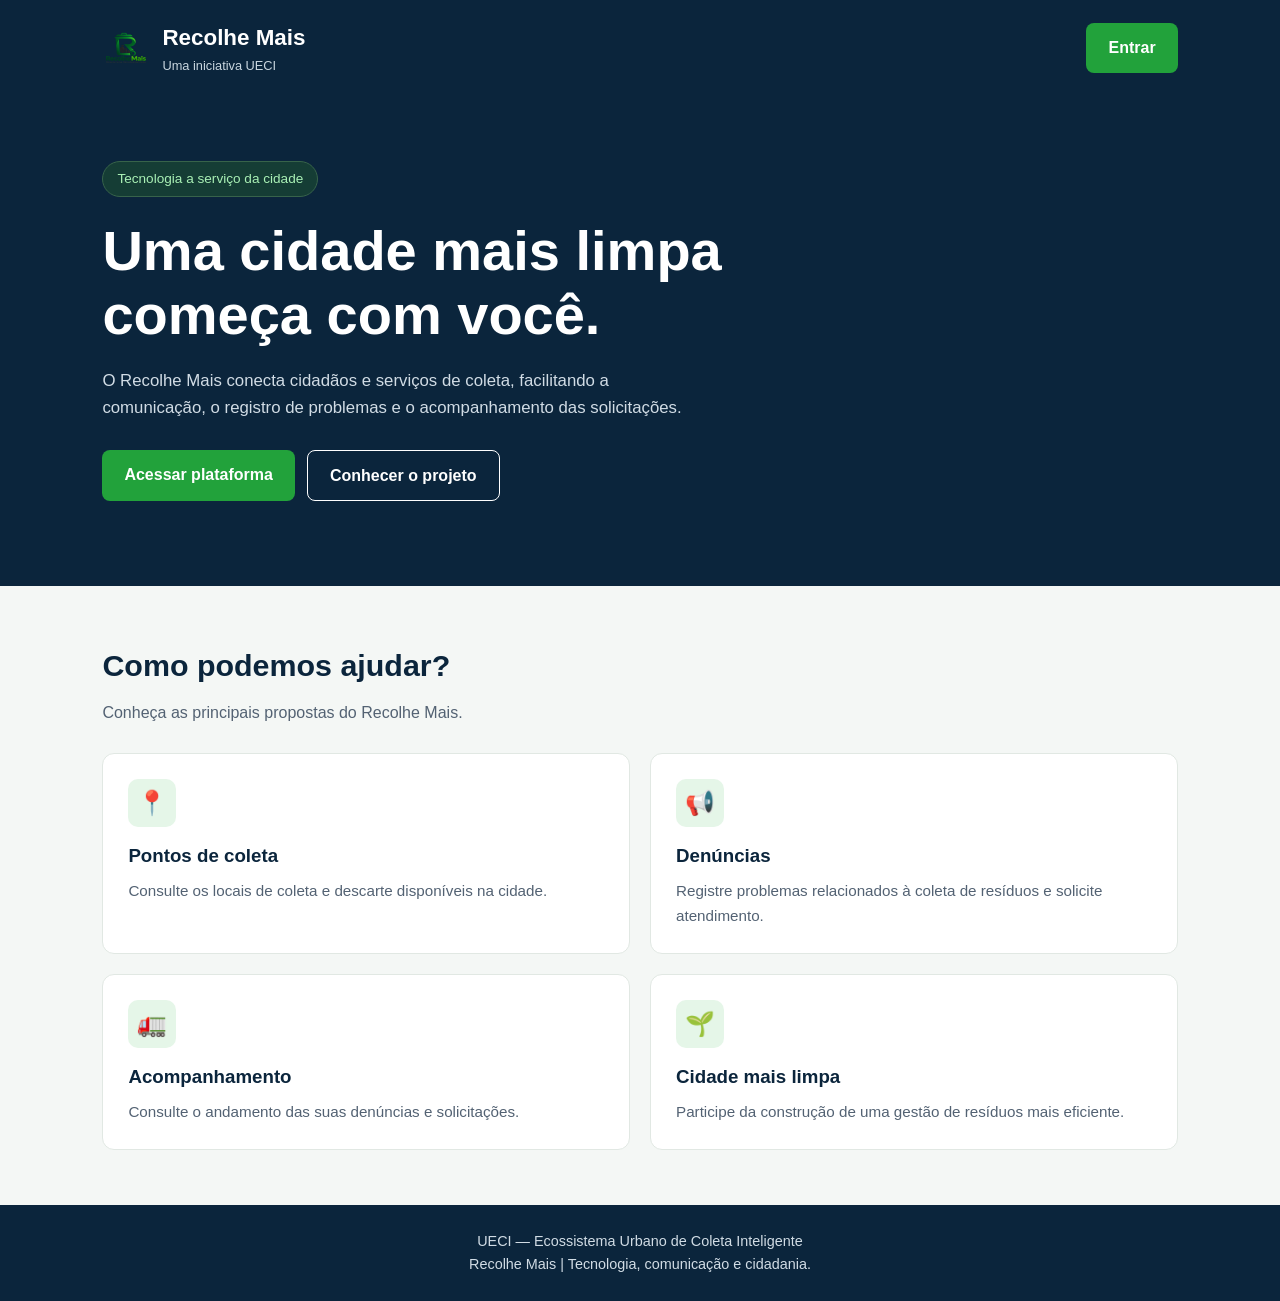
==== index.html @ 387a7d43 "Refactor index.html with new layout and styles Updated the HTML structure and added styling for the " ====
<!DOCTYPE html>
<html lang="pt-BR">
<head>
  <meta charset="UTF-8">
  <meta name="viewport" content="width=device-width, initial-scale=1.0">

  <title>Recolhe Mais | UECI</title>

  <style>
    :root {
      --verde: #22A23B;
      --azul: #0B253C;
      --branco: #FFFFFF;
      --fundo: #F4F7F5;
      --texto: #263746;
    }

    * {
      margin: 0;
      padding: 0;
      box-sizing: border-box;
    }

    html {
      scroll-behavior: smooth;
    }

    body {
      font-family: Arial, Helvetica, sans-serif;
      background: var(--fundo);
      color: var(--texto);
      line-height: 1.6;
    }

    a {
      text-decoration: none;
    }

    .cabecalho {
      background: var(--azul);
      color: var(--branco);
      padding: 20px 8%;
      display: flex;
      justify-content: space-between;
      align-items: center;
      gap: 20px;
      flex-wrap: wrap;
    }

    .marca {
      display: flex;
      align-items: center;
      gap: 12px;
    }

    .marca img {
      width: 48px;
      height: 48px;
      object-fit: contain;
    }

    .marca h1 {
      font-size: 1.4rem;
    }

    .marca p {
      color: #C9D6DF;
      font-size: 0.8rem;
    }

    .botao {
      display: inline-block;
      padding: 12px 22px;
      border-radius: 8px;
      font-weight: bold;
      transition: 0.2s;
    }

    .botao:hover {
      transform: translateY(-2px);
      filter: brightness(1.08);
    }

    .botao-verde {
      background: var(--verde);
      color: var(--branco);
    }

    .botao-claro {
      border: 1px solid #FFFFFF;
      color: var(--branco);
    }

    .hero {
      background: var(--azul);
      color: var(--branco);
      padding: 65px 8% 85px;
    }

    .hero-conteudo {
      max-width: 760px;
    }

    .etiqueta {
      display: inline-block;
      color: #A9F0B5;
      border: 1px solid #37634A;
      background: #153D35;
      border-radius: 30px;
      padding: 6px 14px;
      font-size: 0.85rem;
      margin-bottom: 22px;
    }

    .hero h2 {
      font-size: clamp(2rem, 5vw, 3.5rem);
      line-height: 1.15;
      margin-bottom: 20px;
    }

    .hero p {
      color: #D1DCE5;
      max-width: 600px;
      margin-bottom: 28px;
      font-size: 1.05rem;
    }

    .acoes {
      display: flex;
      gap: 12px;
      flex-wrap: wrap;
    }

    .servicos {
      padding: 55px 8%;
    }

    .servicos h2 {
      color: var(--azul);
      font-size: 1.9rem;
      margin-bottom: 10px;
    }

    .descricao {
      margin-bottom: 28px;
      color: #536273;
    }

    .grade {
      display: grid;
      grid-template-columns: repeat(2, minmax(0, 1fr));
      gap: 20px;
    }

    .cartao {
      background: var(--branco);
      border-radius: 12px;
      padding: 25px;
      border: 1px solid #E1E8E3;
      transition: 0.2s;
    }

    .cartao:hover {
      transform: translateY(-4px);
      border-color: var(--verde);
    }

    .icone {
      display: inline-flex;
      align-items: center;
      justify-content: center;
      background: #E5F6E8;
      color: var(--verde);
      border-radius: 10px;
      width: 48px;
      height: 48px;
      font-size: 1.5rem;
      margin-bottom: 14px;
    }

    .cartao h3 {
      color: var(--azul);
      margin-bottom: 8px;
    }

    .cartao p {
      color: #536273;
      font-size: 0.95rem;
    }

    .rodape {
      background: var(--azul);
      color: #D1DCE5;
      text-align: center;
      padding: 25px 8%;
      font-size: 0.9rem;
    }

    @media (max-width: 600px) {
      .cabecalho {
        padding: 18px 5%;
      }

      .cabecalho > .botao {
        width: 100%;
        text-align: center;
      }

      .hero {
        padding: 50px 5% 65px;
      }

      .servicos {
        padding: 40px 5%;
      }

      .grade {
        grid-template-columns: 1fr;
      }

      .acoes .botao {
        width: 100%;
        text-align: center;
      }
    }
  </style>
</head>

<body>

  <header class="cabecalho">
    <div class="marca">
      <!-- Ajuste o caminho se sua logo estiver em outra pasta -->
      <img src="../imagens/logo_melhorada.png"
           alt="Logo do Recolhe Mais">

      <div>
        <h1>Recolhe Mais</h1>
        <p>Uma iniciativa UECI</p>
      </div>
    </div>

    <!-- TROQUE pelo caminho real da tela de login -->
    <a href="../imagens/tela_login" class="botao botao-verde">
      Entrar
    </a>
  </header>

  <main>
    <section class="hero">
      <div class="hero-conteudo">
        <span class="etiqueta">
          Tecnologia a serviço da cidade
        </span>

        <h2>
          Uma cidade mais limpa começa com você.
        </h2>

        <p>
          O Recolhe Mais conecta cidadãos e serviços de coleta,
          facilitando a comunicação, o registro de problemas
          e o acompanhamento das solicitações.
        </p>

        <div class="acoes">
          <a href="login.html" class="botao botao-verde">
            Acessar plataforma
          </a>

          <a href="#servicos" class="botao botao-claro">
            Conhecer o projeto
          </a>
        </div>
      </div>
    </section>

    <section class="servicos" id="servicos">
      <h2>Como podemos ajudar?</h2>

      <p class="descricao">
        Conheça as principais propostas do Recolhe Mais.
      </p>

      <div class="grade">
        <article class="cartao">
          <div class="icone" aria-hidden="true">📍</div>
          <h3>Pontos de coleta</h3>
          <p>
            Consulte os locais de coleta e descarte disponíveis
            na cidade.
          </p>
        </article>

        <article class="cartao">
          <div class="icone" aria-hidden="true">📢</div>
          <h3>Denúncias</h3>
          <p>
            Registre problemas relacionados à coleta de resíduos
            e solicite atendimento.
          </p>
        </article>

        <article class="cartao">
          <div class="icone" aria-hidden="true">🚛</div>
          <h3>Acompanhamento</h3>
          <p>
            Consulte o andamento das suas denúncias e solicitações.
          </p>
        </article>

        <article class="cartao">
          <div class="icone" aria-hidden="true">🌱</div>
          <h3>Cidade mais limpa</h3>
          <p>
            Participe da construção de uma gestão de resíduos
            mais eficiente.
          </p>
        </article>
      </div>
    </section>
  </main>

  <footer class="rodape">
    <p>UECI — Ecossistema Urbano de Coleta Inteligente</p>
    <p>Recolhe Mais | Tecnologia, comunicação e cidadania.</p>
  </footer>

</body>
</html>
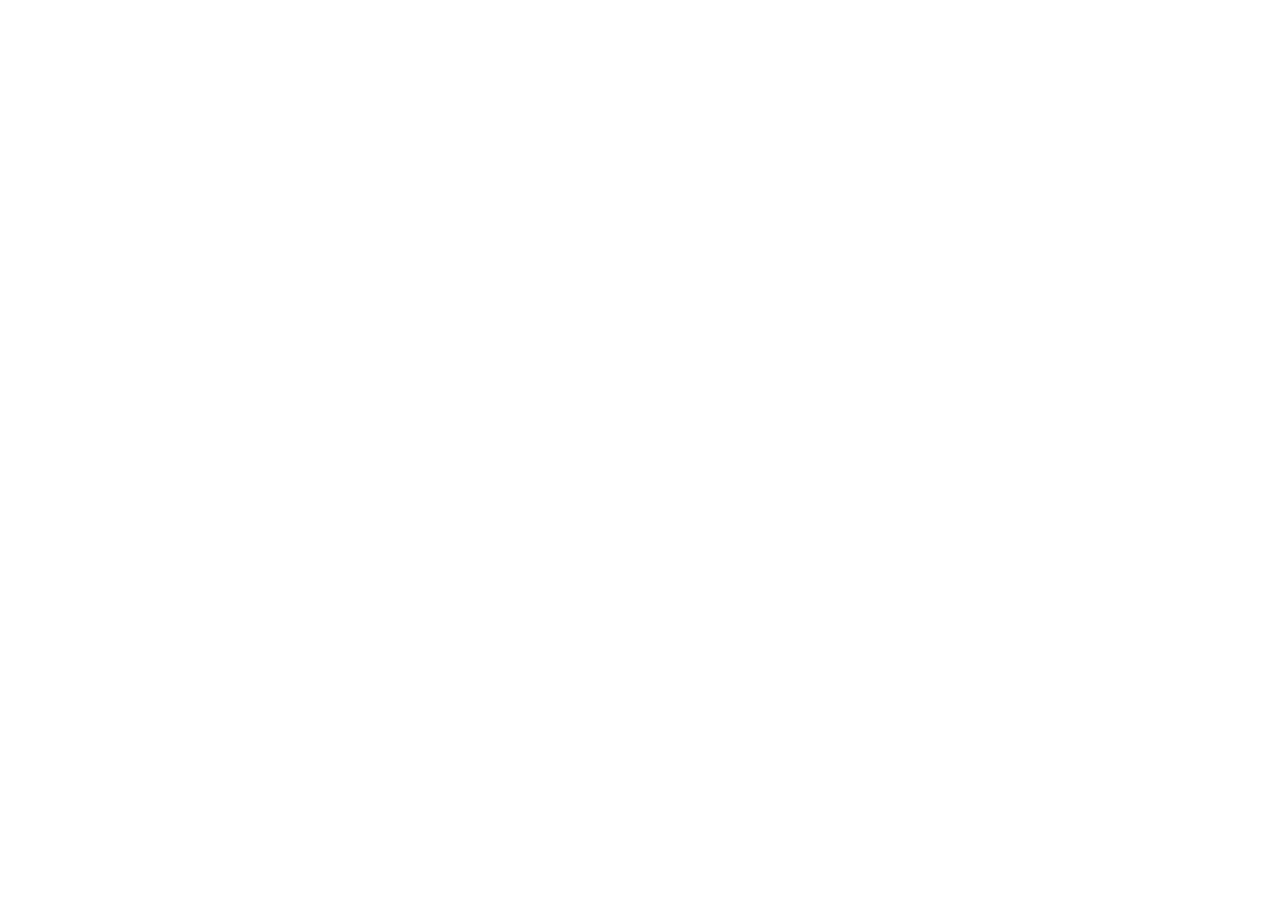
==== commit eb2c886c: "Update index.html" ====
--- a/index.html
+++ b/index.html
@@ -1,331 +1,12 @@
 
 <!DOCTYPE html>
-<html lang="pt-BR">
+<html lang="en">
 <head>
-  <meta charset="UTF-8">
-  <meta name="viewport" content="width=device-width, initial-scale=1.0">
-
-  <title>Recolhe Mais | UECI</title>
-
-  <style>
-    :root {
-      --verde: #22A23B;
-      --azul: #0B253C;
-      --branco: #FFFFFF;
-      --fundo: #F4F7F5;
-      --texto: #263746;
-    }
-
-    * {
-      margin: 0;
-      padding: 0;
-      box-sizing: border-box;
-    }
-
-    html {
-      scroll-behavior: smooth;
-    }
-
-    body {
-      font-family: Arial, Helvetica, sans-serif;
-      background: var(--fundo);
-      color: var(--texto);
-      line-height: 1.6;
-    }
-
-    a {
-      text-decoration: none;
-    }
-
-    .cabecalho {
-      background: var(--azul);
-      color: var(--branco);
-      padding: 20px 8%;
-      display: flex;
-      justify-content: space-between;
-      align-items: center;
-      gap: 20px;
-      flex-wrap: wrap;
-    }
-
-    .marca {
-      display: flex;
-      align-items: center;
-      gap: 12px;
-    }
-
-    .marca img {
-      width: 48px;
-      height: 48px;
-      object-fit: contain;
-    }
-
-    .marca h1 {
-      font-size: 1.4rem;
-    }
-
-    .marca p {
-      color: #C9D6DF;
-      font-size: 0.8rem;
-    }
-
-    .botao {
-      display: inline-block;
-      padding: 12px 22px;
-      border-radius: 8px;
-      font-weight: bold;
-      transition: 0.2s;
-    }
-
-    .botao:hover {
-      transform: translateY(-2px);
-      filter: brightness(1.08);
-    }
-
-    .botao-verde {
-      background: var(--verde);
-      color: var(--branco);
-    }
-
-    .botao-claro {
-      border: 1px solid #FFFFFF;
-      color: var(--branco);
-    }
-
-    .hero {
-      background: var(--azul);
-      color: var(--branco);
-      padding: 65px 8% 85px;
-    }
-
-    .hero-conteudo {
-      max-width: 760px;
-    }
-
-    .etiqueta {
-      display: inline-block;
-      color: #A9F0B5;
-      border: 1px solid #37634A;
-      background: #153D35;
-      border-radius: 30px;
-      padding: 6px 14px;
-      font-size: 0.85rem;
-      margin-bottom: 22px;
-    }
-
-    .hero h2 {
-      font-size: clamp(2rem, 5vw, 3.5rem);
-      line-height: 1.15;
-      margin-bottom: 20px;
-    }
-
-    .hero p {
-      color: #D1DCE5;
-      max-width: 600px;
-      margin-bottom: 28px;
-      font-size: 1.05rem;
-    }
-
-    .acoes {
-      display: flex;
-      gap: 12px;
-      flex-wrap: wrap;
-    }
-
-    .servicos {
-      padding: 55px 8%;
-    }
-
-    .servicos h2 {
-      color: var(--azul);
-      font-size: 1.9rem;
-      margin-bottom: 10px;
-    }
-
-    .descricao {
-      margin-bottom: 28px;
-      color: #536273;
-    }
-
-    .grade {
-      display: grid;
-      grid-template-columns: repeat(2, minmax(0, 1fr));
-      gap: 20px;
-    }
-
-    .cartao {
-      background: var(--branco);
-      border-radius: 12px;
-      padding: 25px;
-      border: 1px solid #E1E8E3;
-      transition: 0.2s;
-    }
-
-    .cartao:hover {
-      transform: translateY(-4px);
-      border-color: var(--verde);
-    }
-
-    .icone {
-      display: inline-flex;
-      align-items: center;
-      justify-content: center;
-      background: #E5F6E8;
-      color: var(--verde);
-      border-radius: 10px;
-      width: 48px;
-      height: 48px;
-      font-size: 1.5rem;
-      margin-bottom: 14px;
-    }
-
-    .cartao h3 {
-      color: var(--azul);
-      margin-bottom: 8px;
-    }
-
-    .cartao p {
-      color: #536273;
-      font-size: 0.95rem;
-    }
-
-    .rodape {
-      background: var(--azul);
-      color: #D1DCE5;
-      text-align: center;
-      padding: 25px 8%;
-      font-size: 0.9rem;
-    }
-
-    @media (max-width: 600px) {
-      .cabecalho {
-        padding: 18px 5%;
-      }
-
-      .cabecalho > .botao {
-        width: 100%;
-        text-align: center;
-      }
-
-      .hero {
-        padding: 50px 5% 65px;
-      }
-
-      .servicos {
-        padding: 40px 5%;
-      }
-
-      .grade {
-        grid-template-columns: 1fr;
-      }
-
-      .acoes .botao {
-        width: 100%;
-        text-align: center;
-      }
-    }
-  </style>
+    <meta charset="UTF-8">
+    <meta name="viewport" content="width=device-width, initial-scale=1.0">
+    <title>Document</title>
 </head>
-
 <body>
-
-  <header class="cabecalho">
-    <div class="marca">
-      <!-- Ajuste o caminho se sua logo estiver em outra pasta -->
-      <img src="../imagens/logo_melhorada.png"
-           alt="Logo do Recolhe Mais">
-
-      <div>
-        <h1>Recolhe Mais</h1>
-        <p>Uma iniciativa UECI</p>
-      </div>
-    </div>
-
-    <!-- TROQUE pelo caminho real da tela de login -->
-    <a href="../imagens/tela_login" class="botao botao-verde">
-      Entrar
-    </a>
-  </header>
-
-  <main>
-    <section class="hero">
-      <div class="hero-conteudo">
-        <span class="etiqueta">
-          Tecnologia a serviço da cidade
-        </span>
-
-        <h2>
-          Uma cidade mais limpa começa com você.
-        </h2>
-
-        <p>
-          O Recolhe Mais conecta cidadãos e serviços de coleta,
-          facilitando a comunicação, o registro de problemas
-          e o acompanhamento das solicitações.
-        </p>
-
-        <div class="acoes">
-          <a href="login.html" class="botao botao-verde">
-            Acessar plataforma
-          </a>
-
-          <a href="#servicos" class="botao botao-claro">
-            Conhecer o projeto
-          </a>
-        </div>
-      </div>
-    </section>
-
-    <section class="servicos" id="servicos">
-      <h2>Como podemos ajudar?</h2>
-
-      <p class="descricao">
-        Conheça as principais propostas do Recolhe Mais.
-      </p>
-
-      <div class="grade">
-        <article class="cartao">
-          <div class="icone" aria-hidden="true">📍</div>
-          <h3>Pontos de coleta</h3>
-          <p>
-            Consulte os locais de coleta e descarte disponíveis
-            na cidade.
-          </p>
-        </article>
-
-        <article class="cartao">
-          <div class="icone" aria-hidden="true">📢</div>
-          <h3>Denúncias</h3>
-          <p>
-            Registre problemas relacionados à coleta de resíduos
-            e solicite atendimento.
-          </p>
-        </article>
-
-        <article class="cartao">
-          <div class="icone" aria-hidden="true">🚛</div>
-          <h3>Acompanhamento</h3>
-          <p>
-            Consulte o andamento das suas denúncias e solicitações.
-          </p>
-        </article>
-
-        <article class="cartao">
-          <div class="icone" aria-hidden="true">🌱</div>
-          <h3>Cidade mais limpa</h3>
-          <p>
-            Participe da construção de uma gestão de resíduos
-            mais eficiente.
-          </p>
-        </article>
-      </div>
-    </section>
-  </main>
-
-  <footer class="rodape">
-    <p>UECI — Ecossistema Urbano de Coleta Inteligente</p>
-    <p>Recolhe Mais | Tecnologia, comunicação e cidadania.</p>
-  </footer>
-
+    
 </body>
 </html>
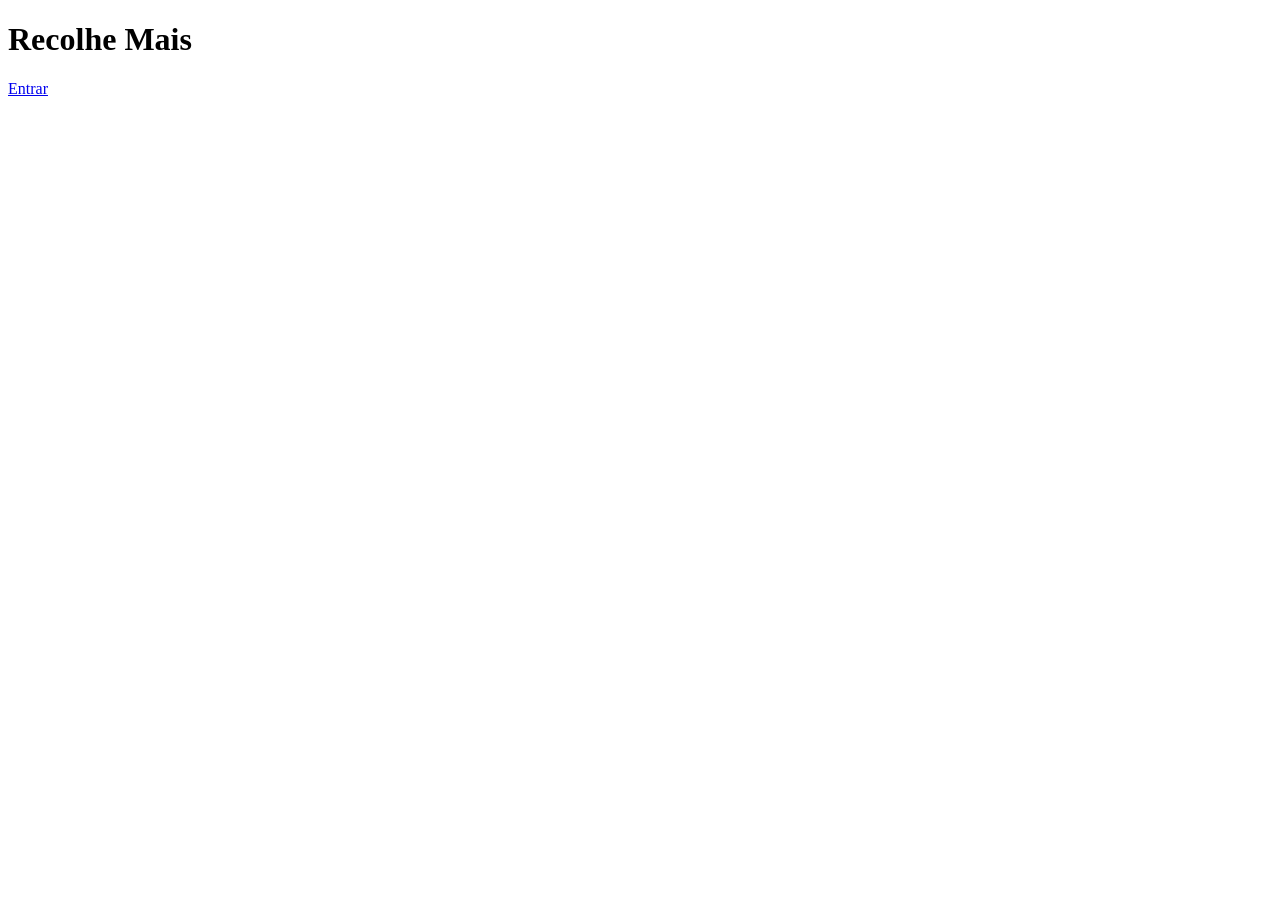
==== commit e360b542: "Update index.html" ====
--- a/index.html
+++ b/index.html
@@ -1,4 +1,3 @@
-
 <!DOCTYPE html>
 <html lang="en">
 <head>
@@ -7,6 +6,9 @@
     <title>Document</title>
 </head>
 <body>
-    
+    <h1>Recolhe Mais</h1>
+    <a href="../htmls/tela_login.html">
+    <p>Entrar</p>
+    </a>   
 </body>
 </html>
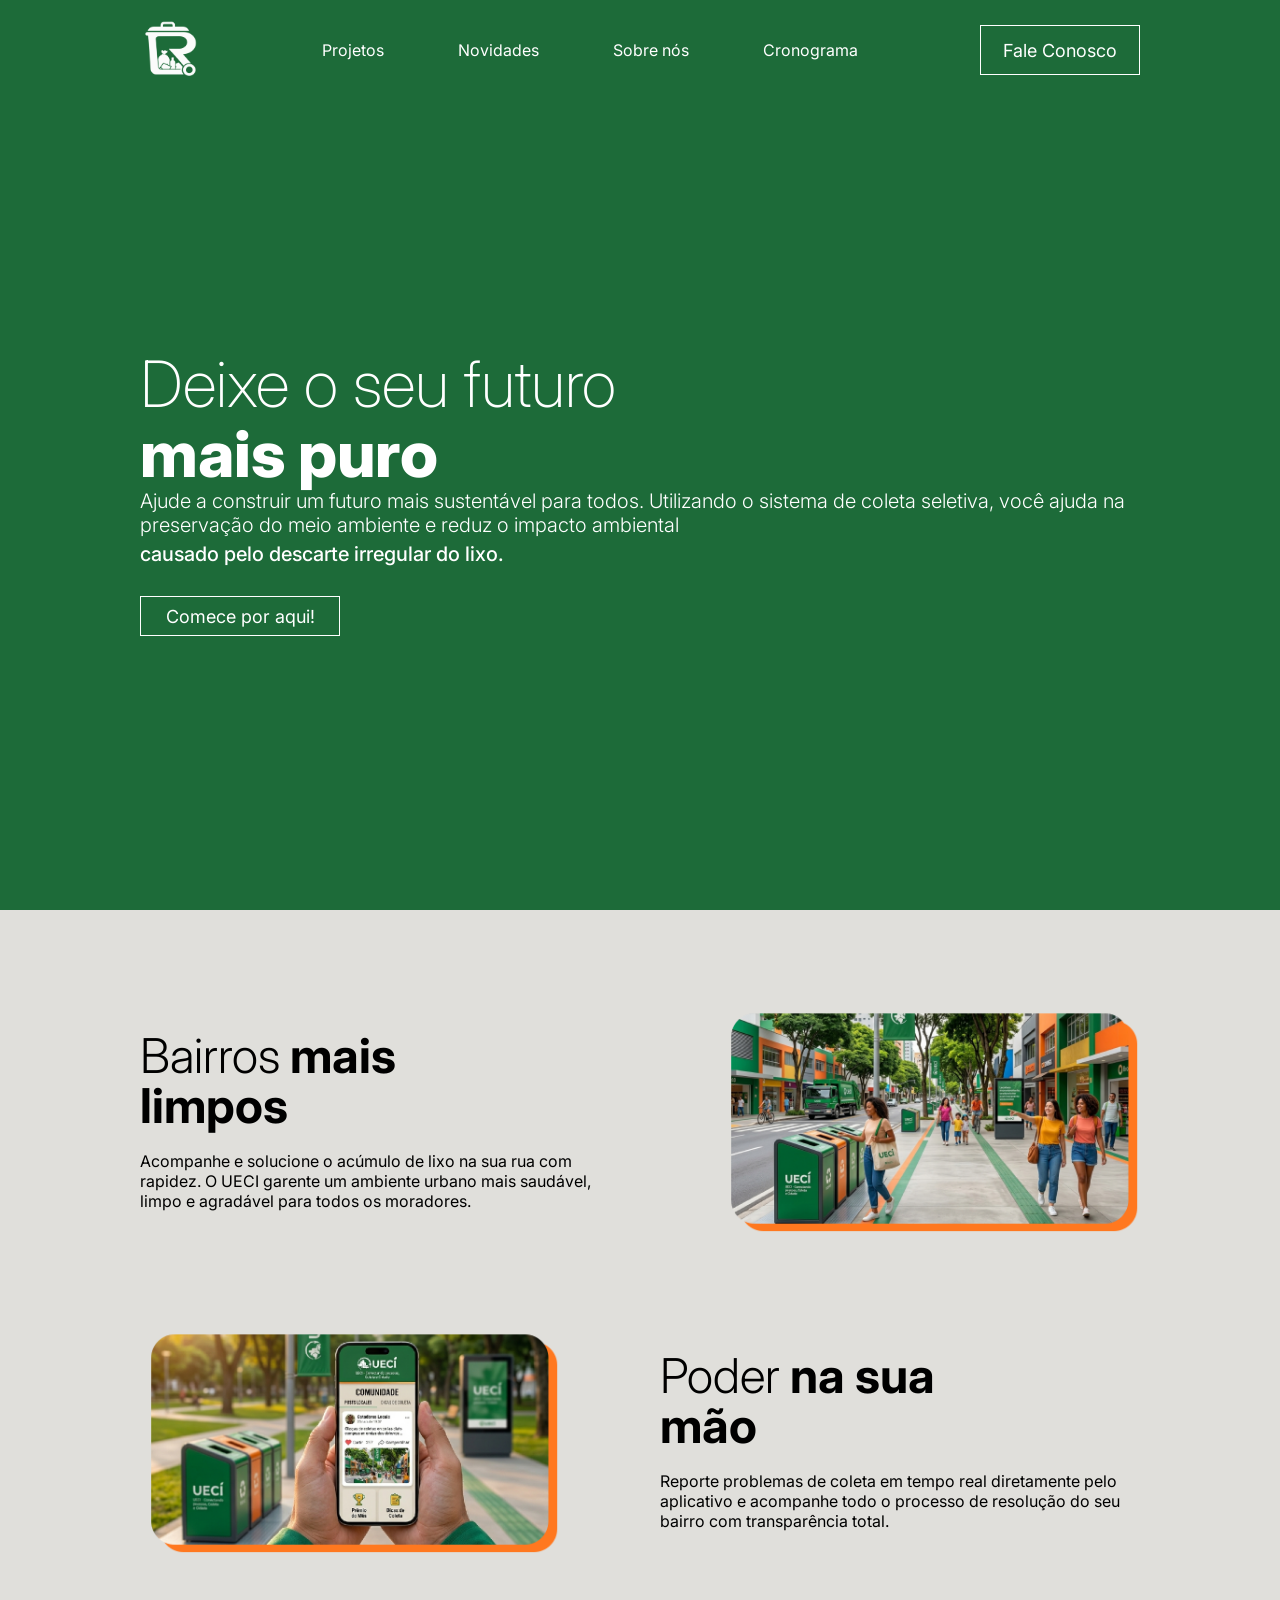
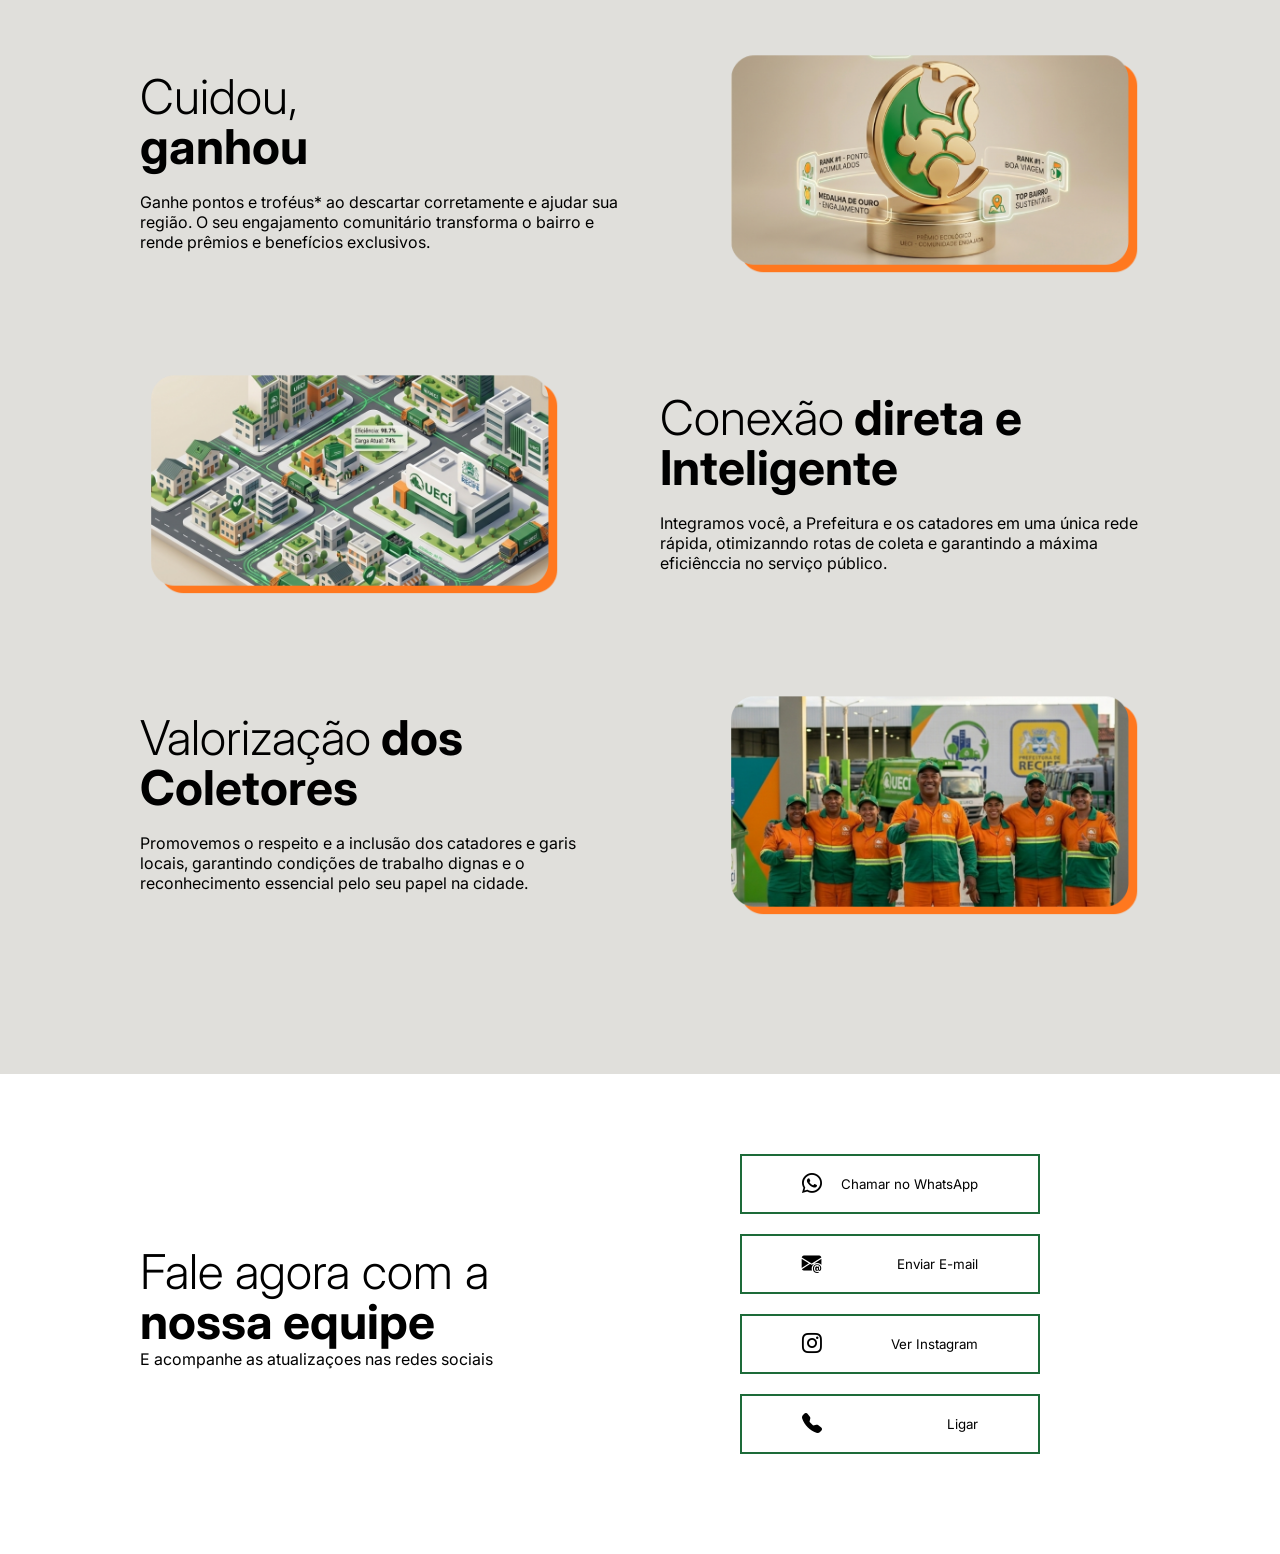
==== commit a61d2101: "implementação do da tela index" ====
--- a/index.html
+++ b/index.html
@@ -1,14 +1,202 @@
-<!DOCTYPE html>
-<html lang="en">
-<head>
-    <meta charset="UTF-8">
-    <meta name="viewport" content="width=device-width, initial-scale=1.0">
-    <title>Document</title>
-</head>
-<body>
-    <h1>Recolhe Mais</h1>
-    <a href="../htmls/tela_login.html">
-    <p>Entrar</p>
-    </a>   
-</body>
-</html>
+<!DOCTYPE html>
+<html lang="pt-br">
+
+<head>
+    <meta charset="UTF-8">
+    <meta name="viewport" content="width=device-width, initial-scale=1.0">
+    <title>Projeto UECI</title>
+    <link rel="stylesheet" href="css/index.css" class="css">
+    <link rel="icon" type="image/x-icon" href="./imagens/favicon-svg.svg">
+
+    <!--Fonte Inter(Google fonts)-->
+    <link rel="preconnect" href="https://fonts.googleapis.com">
+    <link rel="preconnect" href="https://fonts.gstatic.com" crossorigin>
+    <link
+        href="https://fonts.googleapis.com/css2?family=Inter:ital,opsz,wght@0,14..32,100..900;1,14..32,100..900&display=swap"
+        rel="stylesheet">
+    <!--Fonte INter(Google fonts)-->
+
+    <!--Bootstrap icons-->
+    <link rel="stylesheet" href="https://cdn.jsdelivr.net/npm/bootstrap-icons@1.11.3/font/bootstrap-icons.min.css">
+    <!--Bootstrap icons-->
+
+</head>
+
+<body>
+
+    <header id="header">
+
+        <div class="interface">
+
+            <section class="logo-UECI">
+                <img src="./imagens/Logo_vetor_Recolhe.png" alt="Logo-Recolhe-mais">
+            </section>
+
+            <section class="menu-desktop">
+                <nav>
+                    <ul>
+                        <li><a href="#">Projetos</a></li>
+                        <li><a href="#">Novidades</a></li>
+                        <li><a href="https://sites.google.com/view/ueci-startup/in%C3%ADcio"target=_blank>Sobre nós</a></li>
+                        <li><a href="#">Cronograma</a></li>
+                    </ul>
+                </nav>
+            </section>
+
+            <section class="btn-contato">
+                <a href="#">
+                    <button>Fale Conosco</button>
+                </a>
+            </section>
+        </div>
+    </header>
+
+    <section class="hero-site">
+
+        <div class="interface">
+
+            <div class="txt-hero">
+                <h1>Deixe o seu futuro
+                    <span> mais puro</span>
+                </h1>
+                <p>Ajude a construir um futuro mais sustentável para todos.
+                    Utilizando o sistema de coleta seletiva, você ajuda na
+                    preservação do meio ambiente e reduz o impacto ambiental
+                    <span> causado pelo descarte irregular do lixo. </span>
+                </p>
+
+                <a href="./htmls/tela_login.html">
+                    <button>Comece por aqui!</button>
+                </a>
+            </div>
+        </div>
+
+    </section>
+
+    <script src="js/script.js"></script>
+
+
+    <!--Tamanho imagens 893x542-->
+    <section class="vantagens">
+        <div class="interface">
+
+            <article class="itens-conteiner">
+
+                <div class="txt-itens">
+                    <h3><span>Bairros</span> mais<br> limpos</h3>
+                    <p>Acompanhe e solucione o acúmulo de lixo na sua
+                        rua com rapidez. O UECI garente um ambiente
+                        urbano mais saudável, limpo e agradável para
+                        todos os moradores.
+                    </p>
+                </div>
+
+                <div class="img-itens">
+                    <img src="./imagens/vantagens_edit-1.png" alt="vantagem_1">
+                </div>
+            </article>
+
+            <article class="itens-conteiner">
+
+                <div class="img-itens">
+                    <img src="./imagens/vantagens_edit-2.png" alt="vantagem_2">
+                </div>
+
+                <div class="txt-itens">
+                    <h3><span>Poder</span> na sua<br> mão</h3>
+                    <p>Reporte problemas de coleta em tempo real
+                        diretamente pelo aplicativo e acompanhe todo o
+                        processo de resolução do seu bairro com
+                        transparência total.
+                    </p>
+                </div>
+
+
+            </article>
+
+            <article class="itens-conteiner">
+
+                <div class="txt-itens">
+                    <h3><span>Cuidou,</span><br> ganhou</h3>
+                    <p>Ganhe pontos e troféus* ao descartar corretamente e ajudar
+                        sua região. O seu engajamento comunitário transforma o
+                        bairro e rende prêmios e benefícios exclusivos.
+                    </p>
+                </div>
+
+                <div class="img-itens">
+                    <img src="./imagens/vantagens_edit-3.png" alt="vantagem_3">
+                </div>
+            </article>
+
+            <article class="itens-conteiner">
+
+                <div class="img-itens">
+                    <img src="./imagens/vantagens_edit-4.png" alt="vantagem_4">
+                </div>
+
+                <div class="txt-itens">
+                    <h3><span>Conexão</span> direta e<br> Inteligente</h3>
+                    <p>Integramos você, a Prefeitura e os catadores em uma
+                        única rede rápida, otimizanndo rotas de coleta e
+                        garantindo a máxima eficiênccia no serviço público.
+                    </p>
+                </div>
+
+
+            </article>
+
+            <article class="itens-conteiner">
+
+                <div class="txt-itens">
+                    <h3><span>Valorização</span> dos<br> Coletores</h3>
+                    <p>Promovemos o respeito e a inclusão dos catadores e garis
+                        locais, garantindo condições de trabalho dignas e o
+                        reconhecimento essencial pelo seu papel na cidade.
+                    </p>
+                </div>
+
+                <div class="img-itens">
+                    <img src="./imagens/vantagens_edit-5.png" alt="vantagem_5">
+                </div>
+            </article>
+        </div>
+    </section>
+
+    <section class="contato_redes_social">
+        <div class="interface">
+
+            <article class="txt-ctt-rede_social">
+                <h3><span>Fale agora com a</span><br> nossa equipe</h3>
+                <p>E acompanhe as atualizaçoes nas redes sociais</p>
+            </article>
+
+            <article class="icons-contato">
+                <a href="#">
+                    <button><i class="bi bi-whatsapp"></i>
+                        <p>Chamar no WhatsApp</p>
+                    </button>
+                </a>
+                <a href="#">
+                    <button><i class="bi bi-envelope-at-fill"></i>
+                        <p>Enviar E-mail</p>
+                    </button>
+                </a>
+                <a href="#">
+                    <button><i class="bi bi-instagram"></i>
+                        <p>Ver Instagram</p>
+                    </button>
+                </a>
+                <a href="#">
+                    <button><i class="bi bi-telephone-fill"></i>
+                        <p>Ligar</p>
+                    </button>
+                </a>
+            </article>
+
+        </div>
+    </section>
+    <script src="scrpit.js"></script>
+</body>
+
+</html>
--- a/css/index.css
+++ b/css/index.css
@@ -0,0 +1,238 @@
+*{
+    margin: 0px;
+    padding: 0px;
+    box-sizing: border-box;
+    font-family: 'Inter', sans-serif;
+}
+
+body{
+    background-color: rgb(224, 223, 219);
+}
+
+.interface{
+    max-width: 1000px;
+    margin: 0 auto;
+}
+
+/* Estilo do header */
+
+header.rolagem{
+    background-color: white;
+    padding: 10px 0px;
+}
+
+header.rolagem .menu-desktop ul li a, header.rolagem section.btn-contato{
+    color: rgb(29, 107, 57)
+}
+
+header{ width: 100%;
+    padding: 20px 0;
+    background-color: rgb(29, 107, 57);
+}
+
+header .interface{
+    display: flex;
+    justify-content: space-between;
+    align-items: center;
+}
+
+header .interface img{
+    max-width:60px;
+}
+
+header .menu-desktop ul{
+    list-style-type: none;
+}
+
+header .menu-desktop ul li{
+    display: inline-block;
+    margin: 0px 35px;
+}
+
+header .menu-desktop ul li a{
+    color: white;
+    text-decoration: none;
+    display: inline-block;
+    transition: 0.3s;
+}
+
+header .menu-desktop ul li a:hover{
+    transform: scale(1.1);
+}
+
+header .btn-contato button{
+    width: 160px;
+    height: 50px;
+    background-color: transparent;
+    font-size: 18px;
+    border: 1px solid white;
+    color: white;
+    cursor: pointer;
+    transition: 0.5s;
+}
+
+header .btn-contato button:hover{
+    background-color: white;
+    color: rgb(29, 107, 57);
+}
+
+/*Estilo do hero-site */
+
+section.hero-site{
+    height: 90vh;
+    background-image: url(../imgs/gari_sede_garagem.png);
+    background-repeat: no-repeat;
+    background-size: cover;
+    background-position: center;
+    color: white;
+    background-color: rgb(29, 107, 57);
+
+}
+
+.hero-site .interface{
+    display: flex;
+    align-items: center;
+    height: 100%;
+
+}
+
+.hero-site .txt-hero h1{
+    font-size: 4em;
+    line-height: 70px;
+    font-weight: 200;
+}
+
+.hero-site .txt-hero h1 span{
+    display: block;
+    font-weight: 800;
+
+}
+
+.hero-site .txt-hero p{
+    font-size: 20px;
+    font-weight: 300;
+}
+
+.hero-site .txt-hero p span{
+    display: block;
+    font-weight: 500;
+    margin: 5px 0px;
+}
+
+.hero-site .txt-hero button{
+    width: 200px;
+    height: 40px;
+    background-color: transparent;
+    font-size: 18px;
+    border: 1px solid white;
+    color: white;
+    cursor: pointer;
+    transition: 0.5s;
+    margin: 25px 0px;
+}
+
+.hero-site .txt-hero button:hover{
+    background-color: white;
+    color: rgb(29, 107, 57);
+}
+
+/* Estilo das vantagens */
+
+section.vantagens {
+    padding: 80px 0;
+    background-color: rgb(224, 223, 219);
+}
+
+.vantagens .itens-conteiner{
+    display: flex;
+    align-items: center;
+    justify-content: space-between;
+    gap: 10%;
+    margin-bottom: 60px;
+
+}
+
+.vantagens .itens-conteiner .img-itens img{
+    max-width: 420px;
+}
+
+.vantagens .itens-conteiner .txt-itens h3{
+    font-size: 3em;
+    line-height: 50px;
+    margin-bottom: 20px;
+}
+
+.itens-conteiner .txt-itens h3 span{
+    font-weight: 300;
+}
+
+body section.vantagens div.interface article{
+    background-color: rgb(224, 223, 219);
+}
+
+/* Estilo botoes contato */
+
+section.contato_redes_social{
+    background-color: white;
+    padding: 80px 0;
+}
+
+.txt-ctt-rede_social, .icons-contato{
+    display: inline-block;
+    width: 50%;
+    margin-right: -4px;
+    vertical-align: middle;
+}
+.txt-ctt-rede_social h3 span{
+display: flex;
+
+}
+.txt-ctt-rede_social p{
+    margin-top: 15px;
+}
+
+.contato_redes_social .txt-ctt-rede_social h3{
+    font-size: 3em;
+    line-height: 25px;
+   
+    
+}
+
+.contato_redes_social .txt-ctt-rede_social h3 span{
+    font-weight: 300;
+   
+}
+
+.contato_redes_social .icons-contato a{
+    text-decoration: none;
+}
+
+
+
+.contato_redes_social .icons-contato button{
+    display: flex;
+    align-items: center;
+    justify-content: space-between;
+    padding: 0 60px;
+    width: 60%;
+    height: 60px;
+    margin: 0 auto 20px auto;
+    background-color: transparent;
+    border: 2px solid rgb(29, 107, 57);
+    cursor: pointer;
+
+    transition: 0.5s;
+}
+
+.contato_redes_social .icons-contato button i{
+    font-size: 20px;
+    
+}
+
+.contato_redes_social .icons-contato button:hover{
+    background-color: rgb(29, 107, 57);
+}
+
+ .contato_redes_social .icons-contato button:hover i, .contato_redes_social .icons-contato button:hover{
+        color: #fff;
+    }
